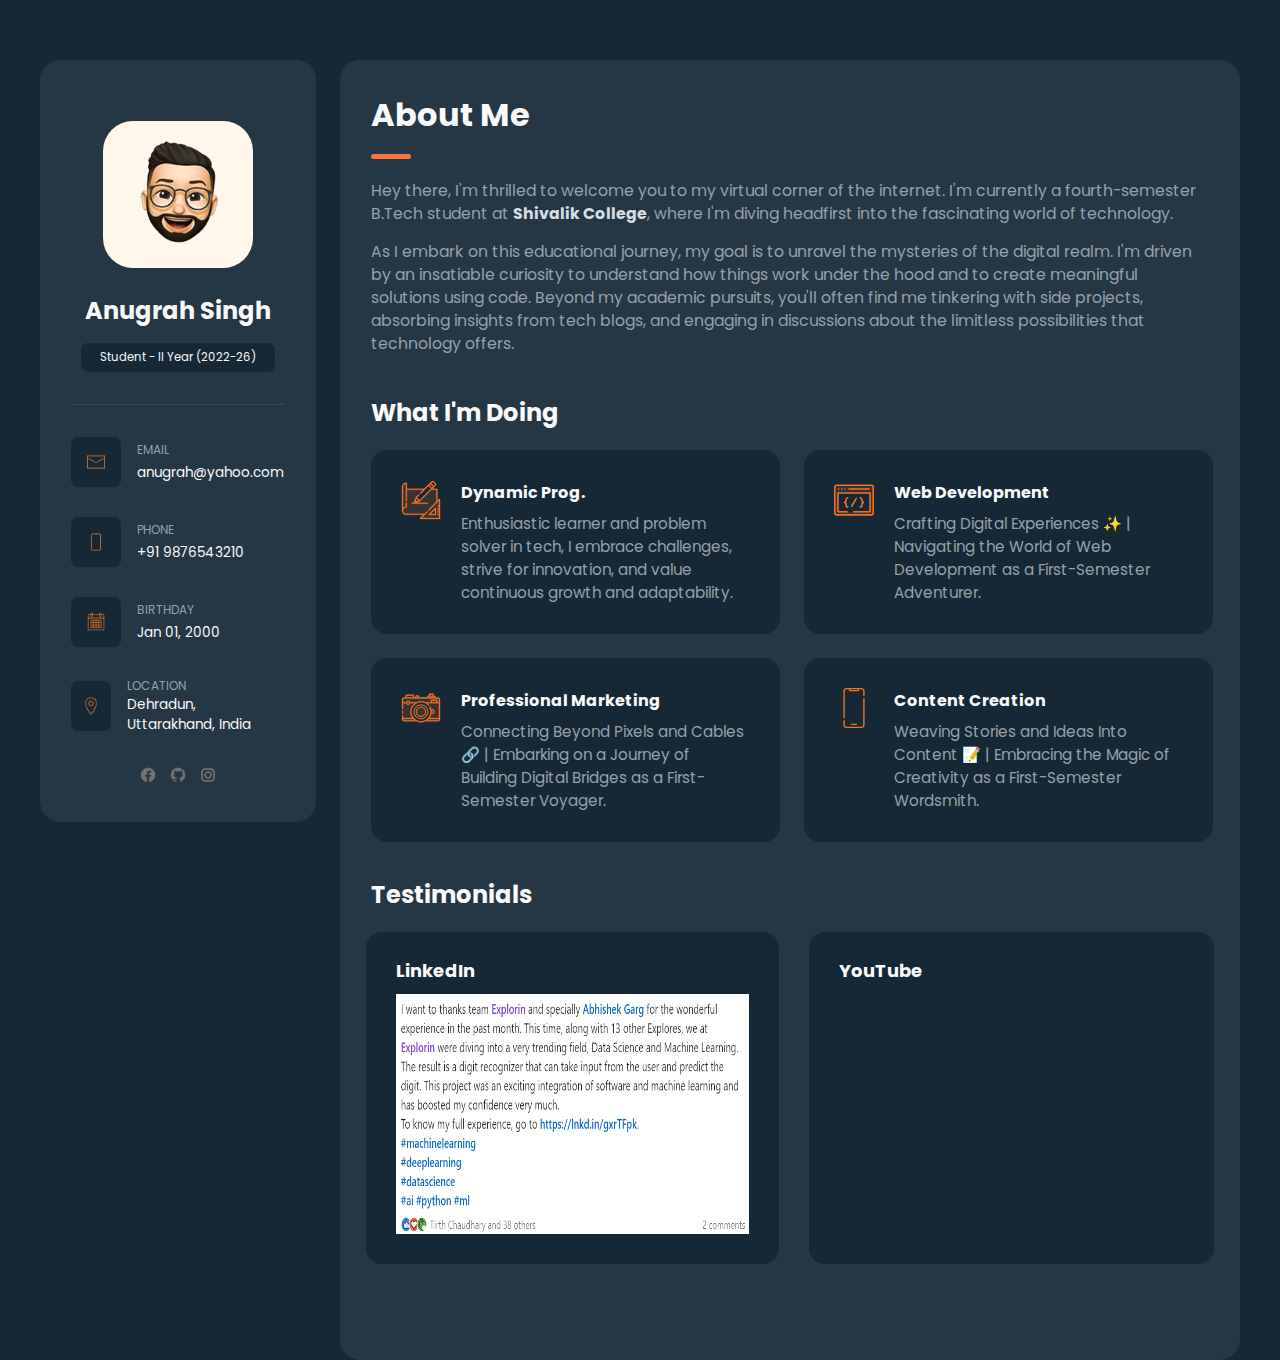
==== Assignment 1/index.html @ 7dc2ef92 "Add files via upload" ====
<!DOCTYPE html>
<html lang="en">
  <head>
    <meta charset="UTF-8" />
    <meta name="viewport" content="width=device-width, initial-scale=1.0" />
    <title>Anugrah | Explorin</title>
    <link rel="stylesheet" href="style.css">
    <link rel="stylesheet" href="mediaqueries.css">
  </head>
  <body>
    <main>
      <aside class="left-bar">
        <div class="side-bar-content">
          <figure class="avatar">
            <img src="./img/my-avatar.png" alt="Anugrah Singh" />
          </figure>
          <div class="avatar-info">
            <h1 class="name">Anugrah Singh</h1>
            <p>Student - II Year (2022-26)</p>
          </div>
        </div>
        <div class="side-bar-content-2">
            <div class="hr">
            </div>
            <ul class="contacts">
                <li class="email">
                    <div class="contact-items">
                        <div class="icon-box">
                            <img src="./img/email.png" alt="Email">
                        </div>
                        <div class="contact-info">
                            <p class="contact-title">EMAIL</p>
                            <a class="contact-link" href="mailto: anugrah@explorin.com">anugrah@yahoo.com</a>
                        </div>
                    </div>
                </li>
                <li class="phone">
                    <div class="contact-items">
                        <div class="icon-box">
                            <img src="./img/phone.png" alt="Phone">
                        </div>
                        <div class="contact-info">
                            <p class="contact-title">PHONE</p>
                            <a class="contact-link" href="tel:+91 9876543210">+91 9876543210</a>
                        </div>
                    </div>
                </li>
                <li>
                    <div class="contact-items">
                        <div class="icon-box">
                            <img src="./img/calendar.png" alt="Calender">
                        </div>
                        <div class="contact-info">
                            <p class="contact-title">BIRTHDAY</p>
                            <time class="contact-link" datetime="2004-08-31">Jan 01, 2000</time>
                        </div>
                    </div>
                </li>
                <li>
                    <div class="contact-items">
                        <div class="icon-box">
                            <img src="./img/location.png" alt="location">
                        </div>
                        <div class="contact-info">
                            <p class="contact-title">LOCATION</p>
                            <address class="contact-link">Dehradun, Uttarakhand, India</address>
                        </div>
                    </div>
                </li>
            </ul>
        </div>
        <ul class="social">
            <li class="social-items">
                <a class="social-links" href="#"> <img src="./img/icons8-facebook-24.png" alt="Facebook"></a>
            </li>
            <li class="social-items">
                <a class="social-links" href="#"><img src="./img/icons8-github-24.png" alt="Github"></a>
            </li>
            <li class="social-items">
                <a class="social-links" href="#"><img src="./img/icons8-instagram-24.png" alt="Instagram"></a>
            </li>
        </ul>
      </aside>

      <div class="main-content">
        <article class="about">
            <header>
                <h1 class="about-title">About Me</h1>
                <div class="header-line"></div>
            </header>
            <section class="about-text">
                <p>Hey there, I'm thrilled to welcome you to 
                    my virtual corner of the internet. I'm 
                    currently a fourth-semester B.Tech 
                    student at <b> Shivalik College</b>, 
                    where I'm diving headfirst into the 
                    fascinating world of technology.
                </p>
                <p>As I embark on this educational journey, 
                   my goal is to unravel the mysteries of 
                   the digital realm. I'm driven by an 
                   insatiable curiosity to understand how 
                   things work under the hood and to create
                   meaningful solutions using code. Beyond 
                   my academic pursuits, you'll often find 
                   me tinkering with side projects, 
                   absorbing insights from tech blogs, and 
                   engaging in discussions about the limitless
                   possibilities that technology offers.
                </p>
            </section>
            <section class="services">
                <h3 class="service-title">What I'm Doing</h3>
                <ul class="service-list">
                    <li class="service-items">
                        <div class="service-icon"> <img src="./img/icon-design.svg" alt="C++" width="40"></div>
                        <div class="service-info">
                            <h4>Dynamic Prog.</h4>
                            <p>Enthusiastic learner and problem 
                               solver in tech, I embrace 
                               challenges, strive for innovation, 
                               and value continuous growth and 
                               adaptability.</p>
                        </div>
                    </li>
                    <li class="service-items">
                        <div class="service-icon"> <img src="./img/icon-dev.svg" alt="WEB-D" width="40px" height="40px"></div>
                        <div class="service-info">
                            <h4>Web Development</h4>
                            <p>Crafting Digital Experiences ✨ | Navigating the World of Web Development as a First-Semester Adventurer.</p>
                        </div>
                    </li>
                    <li class="service-items">
                        <div class="service-icon"> <img src="./img/icon-photo.svg" alt="professional"  width="40"></div>
                        <div class="service-info">
                            <h4>Professional Marketing</h4>
                            <p>Connecting Beyond Pixels and Cables 🔗 | Embarking on a Journey of Building Digital Bridges as a First-Semester Voyager.</p>
                        </div>
                    </li>
                    <li class="service-items">
                        <div class="service-icon"> <img src="./img/icon-app.svg" alt="App"  width="40"></div>
                        <div class="service-info">
                            <h4>Content Creation</h4>
                            <p>Weaving Stories and Ideas Into Content 📝 | Embracing the Magic of Creativity as a First-Semester Wordsmith.</p>
                        </div>
                    </li>
                </ul>

            </section>
            <section class="testimony">
                <h3 class="testimony-title">Testimonials</h3>
                <ul class="testimony-list">
                    <li class="testimony-items">
                        <div class="content-card">
                            <h4 class="content-card-title">LinkedIn</h4>
                            <div class="content-card-text">
                                <img src="./img/linkedin.png" alt="LinkedIn"  height="240px">
                            </div>
                        </div>
                    </li>
                    <li class="testimony-items">
                        <div class="content-card">
                            <h4 class="content-card-title">YouTube</h4>
                            <div class="content-card-text">
                                <iframe width="345px" height="240px" 
                                src="https://www.youtube.com/embed/8k0DfbWf33Q?si=h_-4ypcflNDbTE7G" 
                                title="YouTube video player" frameborder="0" 
                                allow="accelerometer; autoplay; clipboard-write; 
                                encrypted-media; gyroscope; picture-in-picture; 
                                web-share" allowfullscreen></iframe>
                            </div>
                        </div>
                    </li>
                </ul>
            </section>

        </article>
      </div>
    </main>
  </body>
</html>
---- Assignment 1/style.css ----
@import url('https://fonts.googleapis.com/css2?family=Poppins:wght@300;400;500;600&display=swap');

:root{
    --royal-blue: rgb(22, 40, 54);
    --blue: rgb(37, 55, 69);
    --white: rgb(250, 250, 250);
    --light-gray: rgb(150, 160, 170);
    --wheat: rgb(255, 247, 236);
    --gray: rgb(214, 221, 228);
    --orange: rgb(255, 115, 52);
    --hr-color: rgba(150, 160, 170, 0.16);
}



*{
    margin: 0;
    padding: 0;
}

body{
    max-height: 100vh;
    font-family: 'Poppins', sans-serif;
    background-color: var(--royal-blue);
    /* scroll-behavior: smooth; */
}

main{
    margin: 60px auto;
    /* padding: 26px; */
    display: flex;
    flex-direction: row;
    gap: 24px;
    height: fit-content;
    width: 1200px;
    position: relative;
}


/* SIDE-BAR */

.left-bar{
    position: sticky;
    top: 60px;
    height: fit-content;
    border: 1px solid var(--blue);
    border-radius: 20px;
    padding: 60px 30px 30px 30px;
    background-color: var(--blue);
}

.side-bar-content{
    display: flex;
    flex-direction: column;
    align-items: center;
    text-align: center;
    gap: 25px;
}

.avatar{
    background-color: var(--wheat);
    width: 150px;
    height: 147px;
    box-sizing: border-box;
    border-radius: 30px;
}

img{
    width: 100%;
    height: 100%;
}
.avatar-info > h1{
    font-size: 1.5rem;
    color: var(--white);
    margin-bottom: 15px;
}

.avatar-info > p{
    color: var(--white);
    font-size: 0.72rem;
    border: 1px solid var(--royal-blue); 
    background-color: var(--royal-blue);
    padding: 5px 18px;
    border-radius: 7px;
}

.hr{
    margin: 32px 0;
    background-color:var(--hr-color);
    height: 1px;
    width: 100%;
}

ul>li{
    list-style: none;
}
.icon-box >img{
    width: 18px;
    height: 18px;
}
.icon-box{
    width: 48px;
    height: 48px;
    font-size: 0.75rem;
    border: 1px solid var(--royal-blue); 
    background-color: var(--royal-blue);
    display: flex;
    justify-content: center;
    border-radius: 7px; 
    align-items: center;  
}

.contacts{
    display: grid;
    grid-template-columns: 1fr;
    gap: 30px;
}
.contact-items{
    display: flex;
    gap: 16px;
    align-items: center;
}

.contact-title{
    font-size: 0.75rem;
    color: var(--light-gray);
}

.contact-link {
    font-size: 0.85rem;
    color: var(--white); 
    text-decoration: none;
}

.contact-info > address{
    font-style: normal;
}
.social {
    display: flex;
    flex-direction: row;
    gap: 12px;
    justify-content: center;
    margin-top: 31px;
}

.social-links > img{
    width: 18px;
    height: 18px;
}


/* MAIN CONTENT */

.about{
    position: relative;
    /* margin-left: 320px; */
    color: var(--white);
    width: 900px;
    /* height: 1260px; */
    border: 1px solid var(--blue);
    box-sizing: border-box;
    border-radius: 20px;
    padding: 30px;
    background-color: var(--blue);   
}
.about-title{
    font-size: 2rem;
    padding-bottom: 15px;
    
}
.header-line{
    /* margin-top: 20px; */
    margin-bottom: 20px;
    width: 40px;
    height: 5px;
    background-color: var(--orange);
    border-radius: 5px;
}

.about-text > p{
    margin-bottom: 15px;
    color: var(--light-gray);
    font-size: 0.98rem;
}

.about-text > p > b{
    color: var(--gray);
}

.about-text{
    margin-bottom: 40px;
}

.service-list{
    display: grid;
    grid-template-columns: repeat(2, 1fr);
    gap: 24px;
}

.service-title{
    font-size: 1.5rem;
    margin-bottom: 20px;
}

.service-items{
    padding: 30px;
    box-sizing: border-box;
    border-radius: 16px;
    background-color:var(--royal-blue);
    display: flex;
    flex-direction: row;
    gap: 20px;
    align-items: flex-start;
    /* justify-content: space-between; */

}

.service-icon{ 
    width: 40px;
    height: 40px;
    display: flex;
    justify-content: center;
    align-items: center;
} 

.service-info{
    width: 288.83px;
}

.service-info > h4{
    margin-bottom: 7px;
}
.service-info > p{
    font-size: 0.95rem;
    color: var(--light-gray);
}

.services{
    margin-bottom: 35px;
}



/* Testimonial Section */

.testimony-title{
    font-size: 1.5rem;
    margin-bottom: 20px;
}

.testimony-list{
    margin: 0 -35px;
    padding: 0 30px 35px 30px;
    display: flex;
    flex-direction: row;
    gap: 30px;
    /* justify-content: space-between; */
    
}

.testimony-items{
    box-sizing: border-box;
    border-radius: 16px;
    background-color:var(--royal-blue);
}

.content-card{
    padding: 25px 30px 30px 30px ;
}

.content-card-title{
    margin-bottom: 10px;
    font-size: 1.12rem;
}

.content-card-text{
    height: 240px;
    width: auto;
    /* width: 344.33px; */
}

.content-card-text > img{
    height: 100%;
    /* width: 100%; */
}



.testimony{
    margin-bottom: 30px;
}
---- Assignment 1/mediaqueries.css ----
@media screen and (max-width: 1250px){
    main{
        flex-direction: column;
        margin: 60px 12px;
        width: auto;
        gap: 0;
        
    }

    .left-bar{
        margin: 0 auto 30px auto;
        padding: 30px;
        width: 888.667px;
        /* height: 180px; */
        position: static;
    }

    .side-bar-content{
        flex-direction: row;
    }

    .avatar{
        height: 118px;
        width: 120px;
    }

    .side-bar-content-2{
        display: none;
    }

    .social{
        margin: 0;
        display: none;
    }

    .main-content{
        width: 950px;
        margin: auto;
    }

    .about{
        width: 950px;
    }
    iframe{
        width: 375px;
    }

}

@media screen and (max-width: 1000px){
    
    main{
        margin: 30px 6px;
        overflow-x: hidden;
    }

    .left-bar{
        margin: 0 auto 15px auto;
        padding: 15px;
        width: 444.335px;
    }

    .avatar{
        width: 75px;
        height: 73.5px;
        border-radius: 15px;
    }

    .avatar-info > h1{
        /* font-size: 1rem; */
        margin-bottom: 7.5px;
    }

    /* .avatar-info > p{
        font-size: 0.36rem;
    } */


    .main-content{
        width: 475px;
        margin: auto;
        overflow: auto;
    }

    .about{
        width: 475px;
    }

    .service-list{
        grid-template-columns: repeat(1, 1fr);
    }

    .testimony-list{
        flex-direction: column;
    }

    .content-card-text{
        height: auto;
    }

    iframe{
        height: auto;
    }

    .about{
        padding: 15px;;
    }

    .about-title{
        /* font-size: 1rem; */
        padding-bottom: 7.5px;
    }

    .header-line{
        margin-bottom: 10px;
        /* width: 20px; */
        height: 3px;
        /* border-radius: 2.5px; */
    }

    .about-text{
        margin-bottom: 20px;
    }

    .about-text > p{
        /* font-size: 0.49rem; */
        margin-bottom: 7.5px;
    }

    .services{
        margin-bottom: 17.5px;
    }

    .service-title{
        /* font-size: 0.75rem; */
        margin-bottom: 10px;
    }

    .service-list{
        gap: 12px;
        grid-template-columns: repeat(2, 1fr);
    }

    .service-items{
        padding: 15px;
        border-radius: 8px;
        gap: 10px;
    }

    .service-icon{
        width: 20px;
        height: 20px;
    }
    .service-info{
        width: 144.415px;
    }

    .service-info > h4{
        margin-bottom: 3.5px;
        /* font-size: 8px; */
    }
    /* .service-info > p{
        font-size: 0.475rem;
    } */

    .testimony{
        margin-bottom: 15px;
    }

    .testimony-title{
        /* font-size: 0.75rem; */
        margin-bottom: 10px;
    }

    .testimony-list{
        margin: 0 -17.5px;
        padding: 0 15px 17.5px 15px;
        flex-direction: row;
        gap: 15px;
    }

    .content-card{
        padding: 12.5px 15px 15px 15px;
    }

    .content-card-title{
        /* font-size: 0.56rem; */
        margin-bottom: 5px;
    }

    .content-card-text{
        height: 120px;
        /* width: ; */
    }

    .content-card-text > img{
        width: 187.5px;
    }

    iframe{
        width: 187.5px;
        height: 120px;
    }
}

@media screen and (max-width: 520px){
    main{
        margin: 15px 3px;
    }

    .left-bar{
        margin: 0 auto 11.25px auto;
        padding: 11.25px;
        width: 333.25px;
    }

    .avatar{
        width: 56.25px;
        height: 55.125px;
        border-radius: 11.25px;
    }

    .avatar-info > h1{
        font-size: 1rem;
        margin-bottom: 5.625px;
    }

    .avatar-info > p{
        font-size: 0.55rem;
        padding: 2px 8px;
    }

    .main-content{
        width: 356.25px;
        margin: auto;
        overflow: auto;
    }

    .about{
        width: 356.25px;
        padding: 11.25px;
    }

    .about-title{
        font-size: 1.25rem;
        padding-bottom: 5.625px;
    }

    .header-line{
        margin-bottom: 5.625px;
        /* width: 11.25px;
        height: 1.40px;
        border-radius: 1.40px; */
    }

    .about-text{
        margin-bottom: 15px;
    }

    .about-text > p{
        /* font-size: 0.36rem; */
        margin-bottom: 5.625px;
    }

    .services{
        margin-bottom: 13.125px;
    }

    .service-title{
        font-size: 1.15rem;
        margin-bottom: 7.5px;
    }

    .service-list{
        gap: 9px;
        grid-template-columns: repeat(1, 1fr);
    }

    .service-items{
        padding: 11.25px;
        border-radius: 6px;
        gap: 7.5px;
    }

    .service-icon{
        width: 15px;
        height: 15px;
    }
    .service-info{
        width: auto;
    }

    .service-info > h4{
        margin-bottom: 2.62px;
        /* font-size: 0.80rem; */
    }
    /* .service-info > p{
        font-size: 0.356rem;
    } */

    .testimony{
        margin-bottom: 11.25px;
    }

    .testimony-title{
        font-size: 1.15rem;
        margin-bottom: 7.5px;
    }

    .testimony-list{
        margin: 0 -13.125px;
        padding: 0 11.25px 13.125px 11.25px;
        flex-direction: row;
        gap: 11.25px;
    }

    .content-card{
        padding: 9.375px 11.25px 11.25px 11.25px;
    }

    .content-card-title{
        /* font-size: 0.42rem; */
        margin-bottom: 3.75px;
    }

    .content-card-text{
        height: 90px;
    }

    .content-card-text > img{
        width: 140.625px;
    }


    iframe{
        width: 140.625px;
        height: 90px;
    }

}
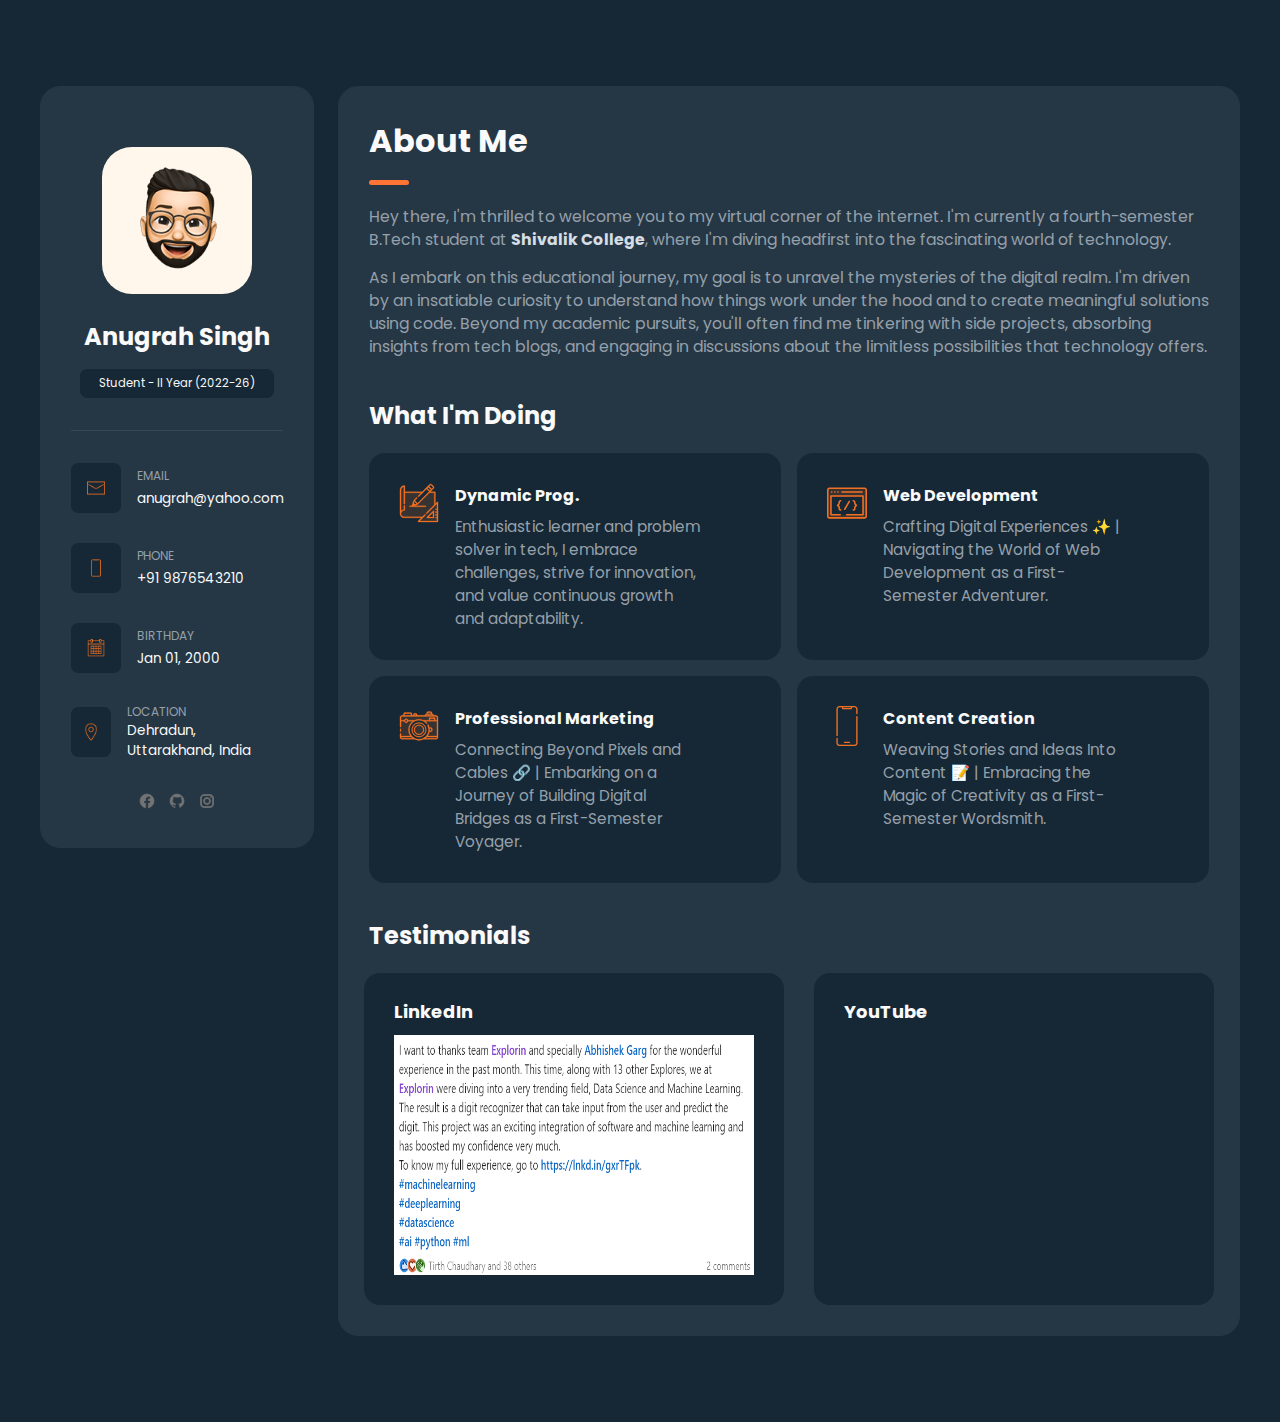
==== commit 05cbe5fd: "Add files via upload" ====
--- a/Assignment 1/index.html
+++ b/Assignment 1/index.html
@@ -154,7 +154,7 @@
                         <div class="content-card">
                             <h4 class="content-card-title">LinkedIn</h4>
                             <div class="content-card-text">
-                                <img src="./img/linkedin.png" alt="LinkedIn"  height="240px">
+                                <img src="./img/linkedin.png" alt="LinkedIn" width="340px" height="240px">
                             </div>
                         </div>
                     </li>
@@ -162,7 +162,7 @@
                         <div class="content-card">
                             <h4 class="content-card-title">YouTube</h4>
                             <div class="content-card-text">
-                                <iframe width="345px" height="240px" 
+                                <iframe width="340px" height="240px" 
                                 src="https://www.youtube.com/embed/8k0DfbWf33Q?si=h_-4ypcflNDbTE7G" 
                                 title="YouTube video player" frameborder="0" 
                                 allow="accelerometer; autoplay; clipboard-write; 
--- a/Assignment 1/style.css
+++ b/Assignment 1/style.css
@@ -19,19 +19,16 @@
 }
 
 body{
-    max-height: 100vh;
     font-family: 'Poppins', sans-serif;
     background-color: var(--royal-blue);
-    /* scroll-behavior: smooth; */
 }
 
 main{
     margin: 60px auto;
-    /* padding: 26px; */
+    padding: 26px;
     display: flex;
     flex-direction: row;
     gap: 24px;
-    height: fit-content;
     width: 1200px;
     position: relative;
 }
@@ -134,6 +131,7 @@
 
 .contact-info > address{
     font-style: normal;
+    font-size: 0.85rem;
 }
 .social {
     display: flex;
@@ -153,10 +151,8 @@
 
 .about{
     position: relative;
-    /* margin-left: 320px; */
     color: var(--white);
-    width: 900px;
-    /* height: 1260px; */
+    /* width: 900px; */
     border: 1px solid var(--blue);
     box-sizing: border-box;
     border-radius: 20px;
@@ -169,7 +165,6 @@
     
 }
 .header-line{
-    /* margin-top: 20px; */
     margin-bottom: 20px;
     width: 40px;
     height: 5px;
@@ -194,37 +189,44 @@
 .service-list{
     display: grid;
     grid-template-columns: repeat(2, 1fr);
-    gap: 24px;
+    gap: 16px;
 }
 
 .service-title{
     font-size: 1.5rem;
     margin-bottom: 20px;
 }
-
-.service-items{
-    padding: 30px;
-    box-sizing: border-box;
-    border-radius: 16px;
-    background-color:var(--royal-blue);
-    display: flex;
-    flex-direction: row;
-    gap: 20px;
-    align-items: flex-start;
-    /* justify-content: space-between; */
-
-}
-
 .service-icon{ 
     width: 40px;
     height: 40px;
-    display: flex;
-    justify-content: center;
-    align-items: center;
+    /* display: flex; */
+    /* flex-wrap: wrap; */
+    /* justify-content: center; */
+    /* align-items: center; */
 } 
 
+.service-icon > img{
+    width: 100%;
+    height: 100%;
+}
+
+.service-items{
+    padding: 30px;
+    box-sizing: border-box;
+    border-radius: 16px;
+    background-color:var(--royal-blue);
+    display: flex;
+    flex-direction: row;
+    gap: 16px;
+    /* flex-wrap: wrap; */
+    align-items: flex-start;
+}
+
 .service-info{
-    width: 288.83px;
+    width: 70%; 
+    /* display: flex;
+    flex-wrap: wrap;
+    flex-direction: column; */
 }
 
 .service-info > h4{
@@ -250,9 +252,10 @@
 
 .testimony-list{
     margin: 0 -35px;
-    padding: 0 30px 35px 30px;
-    display: flex;
-    flex-direction: row;
+    padding: 0 30px 0px 30px;
+    display: flex;
+    flex-direction: row;
+    /* flex-wrap: wrap; */
     gap: 30px;
     /* justify-content: space-between; */
     
@@ -275,7 +278,7 @@
 
 .content-card-text{
     height: 240px;
-    width: auto;
+    /* width: auto; */
     /* width: 344.33px; */
 }
 
@@ -286,7 +289,7 @@
 
 
 
-.testimony{
+/* .testimony{
     margin-bottom: 30px;
-}
-
+} */
+
--- a/Assignment 1/mediaqueries.css
+++ b/Assignment 1/mediaqueries.css
@@ -8,10 +8,10 @@
     }
 
     .left-bar{
-        margin: 0 auto 30px auto;
+        /* margin: 0 auto 30px auto; */
+        margin: 0 10% 30px 10% ;
         padding: 30px;
-        width: 888.667px;
-        /* height: 180px; */
+        /* width: 888.667px; */
         position: static;
     }
 
@@ -34,16 +34,33 @@
     }
 
     .main-content{
-        width: 950px;
-        margin: auto;
-    }
-
-    .about{
-        width: 950px;
-    }
+        /* width: 950px; */
+        margin: 0 10% 0 10%;
+    }
+
+    .testimony-list{
+        margin: 0 -20px ;
+        padding: 0 20px 0 20px;
+        gap: 16px;
+    }
+
+    .testimony-items{
+        width: 50%;
+    }
+/* 
+    .content-card{
+        width: 50%;
+    } */
+
+
     iframe{
-        width: 375px;
-    }
+        width: 100%;
+    }
+
+    /* .content-card-text > img{
+        width: 100%;
+    } */
+
 
 }
 
@@ -55,9 +72,11 @@
     }
 
     .left-bar{
-        margin: 0 auto 15px auto;
+        /* margin: 0 auto 15px auto; */
+        margin: 0 10% 12px 10% ;
         padding: 15px;
-        width: 444.335px;
+        /* width: 444.335px; */
+        width: auto;
     }
 
     .avatar{
@@ -67,39 +86,16 @@
     }
 
     .avatar-info > h1{
-        /* font-size: 1rem; */
         margin-bottom: 7.5px;
     }
 
-    /* .avatar-info > p{
-        font-size: 0.36rem;
-    } */
 
 
     .main-content{
-        width: 475px;
-        margin: auto;
+        margin: 0 10% 0px 10% ;
+        /* width: 475px; */
+       /*  margin: auto; */
         overflow: auto;
-    }
-
-    .about{
-        width: 475px;
-    }
-
-    .service-list{
-        grid-template-columns: repeat(1, 1fr);
-    }
-
-    .testimony-list{
-        flex-direction: column;
-    }
-
-    .content-card-text{
-        height: auto;
-    }
-
-    iframe{
-        height: auto;
     }
 
     .about{
@@ -107,15 +103,12 @@
     }
 
     .about-title{
-        /* font-size: 1rem; */
         padding-bottom: 7.5px;
     }
 
     .header-line{
         margin-bottom: 10px;
-        /* width: 20px; */
         height: 3px;
-        /* border-radius: 2.5px; */
     }
 
     .about-text{
@@ -123,7 +116,6 @@
     }
 
     .about-text > p{
-        /* font-size: 0.49rem; */
         margin-bottom: 7.5px;
     }
 
@@ -132,13 +124,12 @@
     }
 
     .service-title{
-        /* font-size: 0.75rem; */
         margin-bottom: 10px;
     }
 
     .service-list{
         gap: 12px;
-        grid-template-columns: repeat(2, 1fr);
+        grid-template-columns: repeat(1, 1fr);
     }
 
     .service-items{
@@ -148,35 +139,28 @@
     }
 
     .service-icon{
-        width: 20px;
-        height: 20px;
+        /* width: 20px;
+        height: 20px; */
+        width: 6.4%;
     }
     .service-info{
-        width: 144.415px;
+        /* width: 144.415px; */
+        width: 100%;
     }
 
     .service-info > h4{
         margin-bottom: 3.5px;
-        /* font-size: 8px; */
-    }
-    /* .service-info > p{
-        font-size: 0.475rem;
-    } */
-
-    .testimony{
-        margin-bottom: 15px;
-    }
-
+    }
     .testimony-title{
-        /* font-size: 0.75rem; */
         margin-bottom: 10px;
     }
 
     .testimony-list{
-        margin: 0 -17.5px;
-        padding: 0 15px 17.5px 15px;
-        flex-direction: row;
-        gap: 15px;
+        margin: 0 -12.5px;
+        padding: 0 12px 0px 12px;
+        flex-direction: column;
+        gap: 10px;
+        align-items: center;
     }
 
     .content-card{
@@ -184,34 +168,30 @@
     }
 
     .content-card-title{
-        /* font-size: 0.56rem; */
         margin-bottom: 5px;
     }
 
-    .content-card-text{
-        height: 120px;
-        /* width: ; */
-    }
-
-    .content-card-text > img{
-        width: 187.5px;
+    .testimony-items{
+        width: 50%;
     }
 
     iframe{
-        width: 187.5px;
-        height: 120px;
-    }
+        width: 100%;
+    }
+
 }
 
 @media screen and (max-width: 520px){
     main{
-        margin: 15px 3px;
+        /* margin: 15px 3px; */
+        padding: 0px;
     }
 
     .left-bar{
-        margin: 0 auto 11.25px auto;
+        /* margin: 0 auto 11.25px auto; */
+        margin: 0 10% 6px 10% ;
         padding: 11.25px;
-        width: 333.25px;
+        /* width: 333.25px; */
     }
 
     .avatar{
@@ -231,13 +211,15 @@
     }
 
     .main-content{
-        width: 356.25px;
-        margin: auto;
+        /* width: 356.25px; */
+        margin: 0 10% 0 10% ;
+        /* margin: auto; */
         overflow: auto;
     }
 
     .about{
-        width: 356.25px;
+        /* width: 356.25px; */
+        /* margin: 0 10% 30px 10% ; */
         padding: 11.25px;
     }
 
@@ -248,9 +230,6 @@
 
     .header-line{
         margin-bottom: 5.625px;
-        /* width: 11.25px;
-        height: 1.40px;
-        border-radius: 1.40px; */
     }
 
     .about-text{
@@ -283,24 +262,18 @@
     }
 
     .service-icon{
-        width: 15px;
-        height: 15px;
-    }
-    .service-info{
-        width: auto;
-    }
+        width: 15%;
+        /* height: 15px; */
+    }
+    /* .service-info{
+        width: 70%;
+    } */
+
 
     .service-info > h4{
         margin-bottom: 2.62px;
         /* font-size: 0.80rem; */
     }
-    /* .service-info > p{
-        font-size: 0.356rem;
-    } */
-
-    .testimony{
-        margin-bottom: 11.25px;
-    }
 
     .testimony-title{
         font-size: 1.15rem;
@@ -308,18 +281,26 @@
     }
 
     .testimony-list{
-        margin: 0 -13.125px;
-        padding: 0 11.25px 13.125px 11.25px;
-        flex-direction: row;
-        gap: 11.25px;
-    }
-
-    .content-card{
+        margin: 0 -8.5px;
+        padding: 0 5.25px 0px 5.25px;
+        flex-direction: column;
+        gap: 12px;
+    }
+
+    .testimony-items{
+        width: 100%;
+    }
+
+    iframe{
+        width: 100%;
+    }
+
+    /* .content-card{
         padding: 9.375px 11.25px 11.25px 11.25px;
     }
 
     .content-card-title{
-        /* font-size: 0.42rem; */
+        font-size: 0.42rem;
         margin-bottom: 3.75px;
     }
 
@@ -335,6 +316,6 @@
     iframe{
         width: 140.625px;
         height: 90px;
-    }
+    } */
 
 }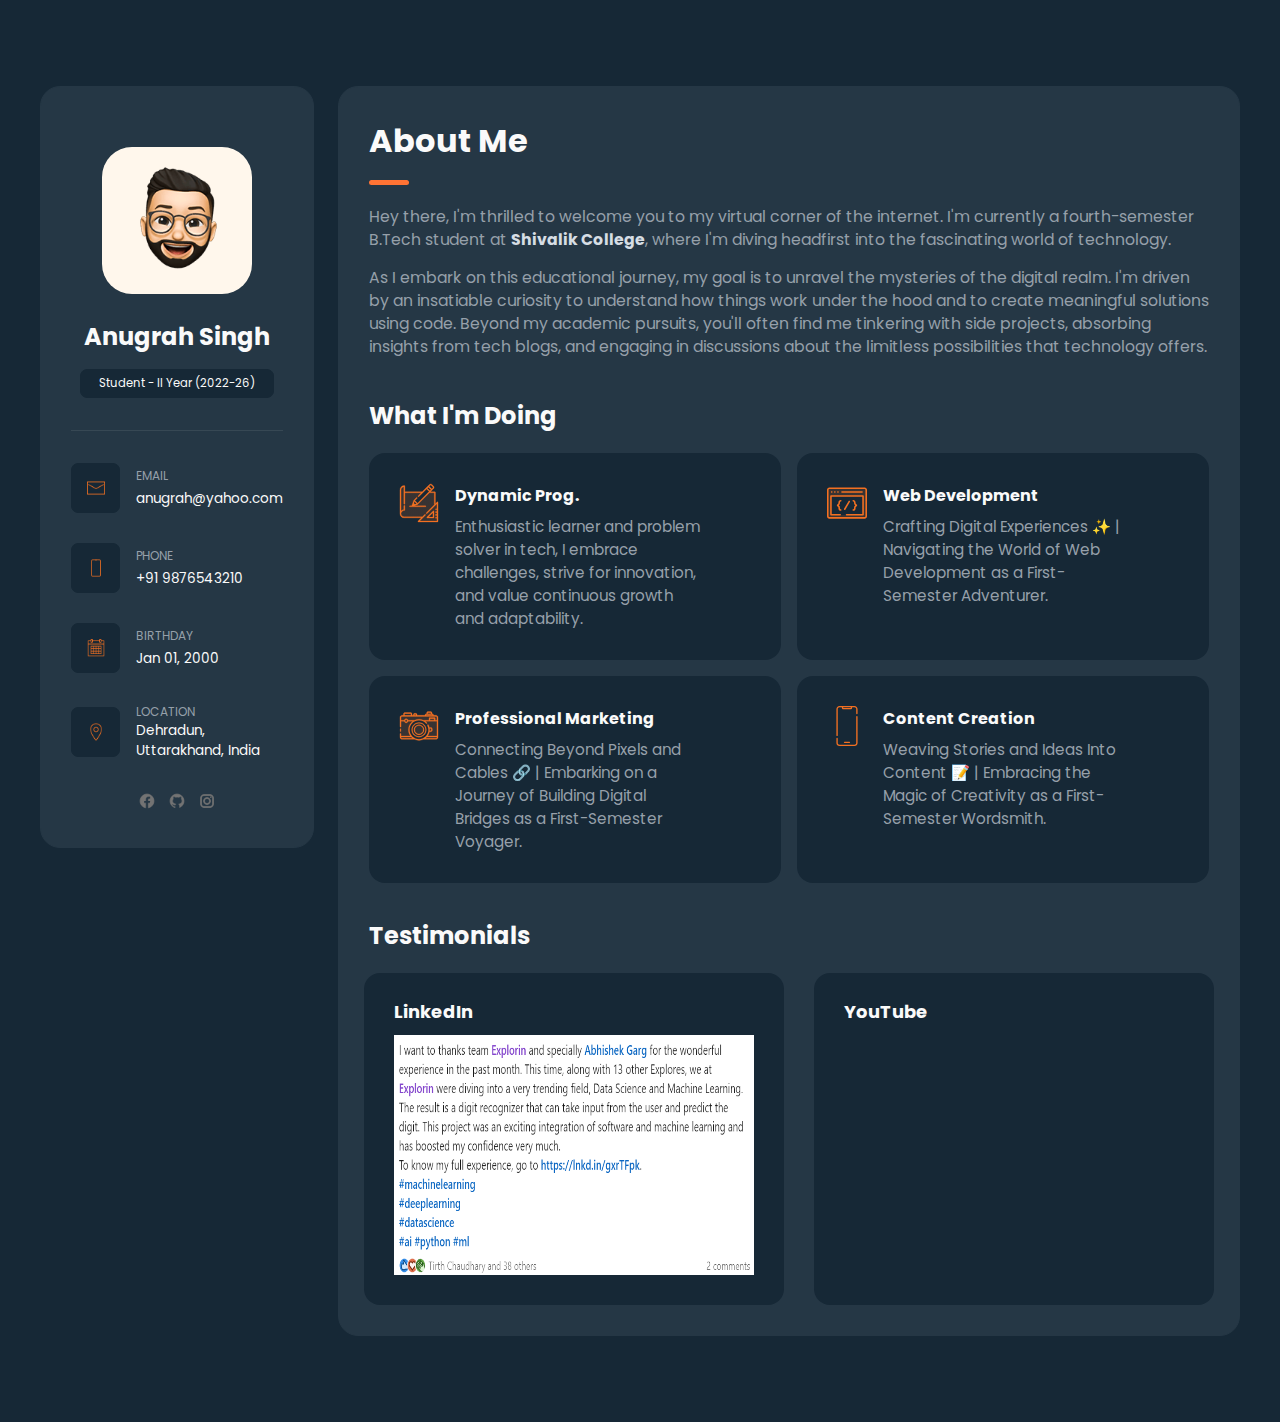
==== commit 53a9e252: "Add files via upload" ====
--- a/Assignment 1/index.html
+++ b/Assignment 1/index.html
@@ -138,7 +138,7 @@
                         </div>
                     </li>
                     <li class="service-items">
-                        <div class="service-icon"> <img src="./img/icon-app.svg" alt="App"  width="40"></div>
+                        <div class="service-icon"> <img src="./img/icon-app.svg" alt="App"  width="40" height="30"></div>
                         <div class="service-info">
                             <h4>Content Creation</h4>
                             <p>Weaving Stories and Ideas Into Content 📝 | Embracing the Magic of Creativity as a First-Semester Wordsmith.</p>
--- a/Assignment 1/style.css
+++ b/Assignment 1/style.css
@@ -129,6 +129,10 @@
     text-decoration: none;
 }
 
+.contact-info{
+    width: 70%;
+}
+
 .contact-info > address{
     font-style: normal;
     font-size: 0.85rem;
@@ -199,10 +203,6 @@
 .service-icon{ 
     width: 40px;
     height: 40px;
-    /* display: flex; */
-    /* flex-wrap: wrap; */
-    /* justify-content: center; */
-    /* align-items: center; */
 } 
 
 .service-icon > img{
@@ -218,15 +218,11 @@
     display: flex;
     flex-direction: row;
     gap: 16px;
-    /* flex-wrap: wrap; */
     align-items: flex-start;
 }
 
 .service-info{
     width: 70%; 
-    /* display: flex;
-    flex-wrap: wrap;
-    flex-direction: column; */
 }
 
 .service-info > h4{
@@ -257,7 +253,6 @@
     flex-direction: row;
     /* flex-wrap: wrap; */
     gap: 30px;
-    /* justify-content: space-between; */
     
 }
 
@@ -278,18 +273,9 @@
 
 .content-card-text{
     height: 240px;
-    /* width: auto; */
-    /* width: 344.33px; */
 }
 
 .content-card-text > img{
     height: 100%;
-    /* width: 100%; */
-}
-
-
-
-/* .testimony{
-    margin-bottom: 30px;
-} */
-
+}
+
--- a/Assignment 1/mediaqueries.css
+++ b/Assignment 1/mediaqueries.css
@@ -38,6 +38,10 @@
         margin: 0 10% 0 10%;
     }
 
+    .service-icon{
+        width: 10.26%;
+    }
+
     .testimony-list{
         margin: 0 -20px ;
         padding: 0 20px 0 20px;
@@ -74,7 +78,7 @@
     .left-bar{
         /* margin: 0 auto 15px auto; */
         margin: 0 10% 12px 10% ;
-        padding: 15px;
+        padding: 24px;
         /* width: 444.335px; */
         width: auto;
     }
@@ -101,18 +105,24 @@
     .about{
         padding: 15px;;
     }
+    header{
+        padding: 0 10px 7.5px 10px ;
+    }
 
     .about-title{
         padding-bottom: 7.5px;
+        /* padding: 0 10px 7.5px 10px ; */
     }
 
     .header-line{
         margin-bottom: 10px;
+        /* padding: 0 10px 0 10px; */
         height: 3px;
     }
 
     .about-text{
         margin-bottom: 20px;
+        padding: 10px;
     }
 
     .about-text > p{
@@ -121,10 +131,11 @@
 
     .services{
         margin-bottom: 17.5px;
+        padding: 0 10px 0 10px;
     }
 
     .service-title{
-        margin-bottom: 10px;
+        margin: 0 1% 10px 1%;
     }
 
     .service-list{
@@ -133,15 +144,14 @@
     }
 
     .service-items{
+        margin: 3px;
         padding: 15px;
         border-radius: 8px;
         gap: 10px;
     }
 
     .service-icon{
-        /* width: 20px;
-        height: 20px; */
-        width: 6.4%;
+        width: 4.4%;
     }
     .service-info{
         /* width: 144.415px; */
@@ -150,6 +160,10 @@
 
     .service-info > h4{
         margin-bottom: 3.5px;
+    }
+
+    .testimony{
+        padding: 0 10px 0 10px;
     }
     .testimony-title{
         margin-bottom: 10px;
@@ -172,8 +186,9 @@
     }
 
     .testimony-items{
-        width: 50%;
-    }
+        width: 100%;
+        margin: 3px;
+     } 
 
     iframe{
         width: 100%;
@@ -189,7 +204,7 @@
 
     .left-bar{
         /* margin: 0 auto 11.25px auto; */
-        margin: 0 10% 6px 10% ;
+        margin: 0 5% 6px 5% ;
         padding: 11.25px;
         /* width: 333.25px; */
     }
@@ -212,7 +227,7 @@
 
     .main-content{
         /* width: 356.25px; */
-        margin: 0 10% 0 10% ;
+        margin: 0 5% 0 5% ;
         /* margin: auto; */
         overflow: auto;
     }
@@ -256,19 +271,15 @@
     }
 
     .service-items{
-        padding: 11.25px;
+        padding: 8.25px;
         border-radius: 6px;
         gap: 7.5px;
     }
 
     .service-icon{
-        width: 15%;
+        width: 2.4%;
         /* height: 15px; */
     }
-    /* .service-info{
-        width: 70%;
-    } */
-
 
     .service-info > h4{
         margin-bottom: 2.62px;
@@ -282,7 +293,7 @@
 
     .testimony-list{
         margin: 0 -8.5px;
-        padding: 0 5.25px 0px 5.25px;
+        padding: 0 8.25px 0px 8.25px;
         flex-direction: column;
         gap: 12px;
     }
@@ -293,29 +304,14 @@
 
     iframe{
         width: 100%;
-    }
-
-    /* .content-card{
+        height: 100%;
+    }
+
+    .content-card{
         padding: 9.375px 11.25px 11.25px 11.25px;
     }
-
-    .content-card-title{
-        font-size: 0.42rem;
-        margin-bottom: 3.75px;
-    }
-
     .content-card-text{
-        height: 90px;
-    }
-
-    .content-card-text > img{
-        width: 140.625px;
-    }
-
-
-    iframe{
-        width: 140.625px;
-        height: 90px;
-    } */
+        height: 70%;
+    }
 
 }